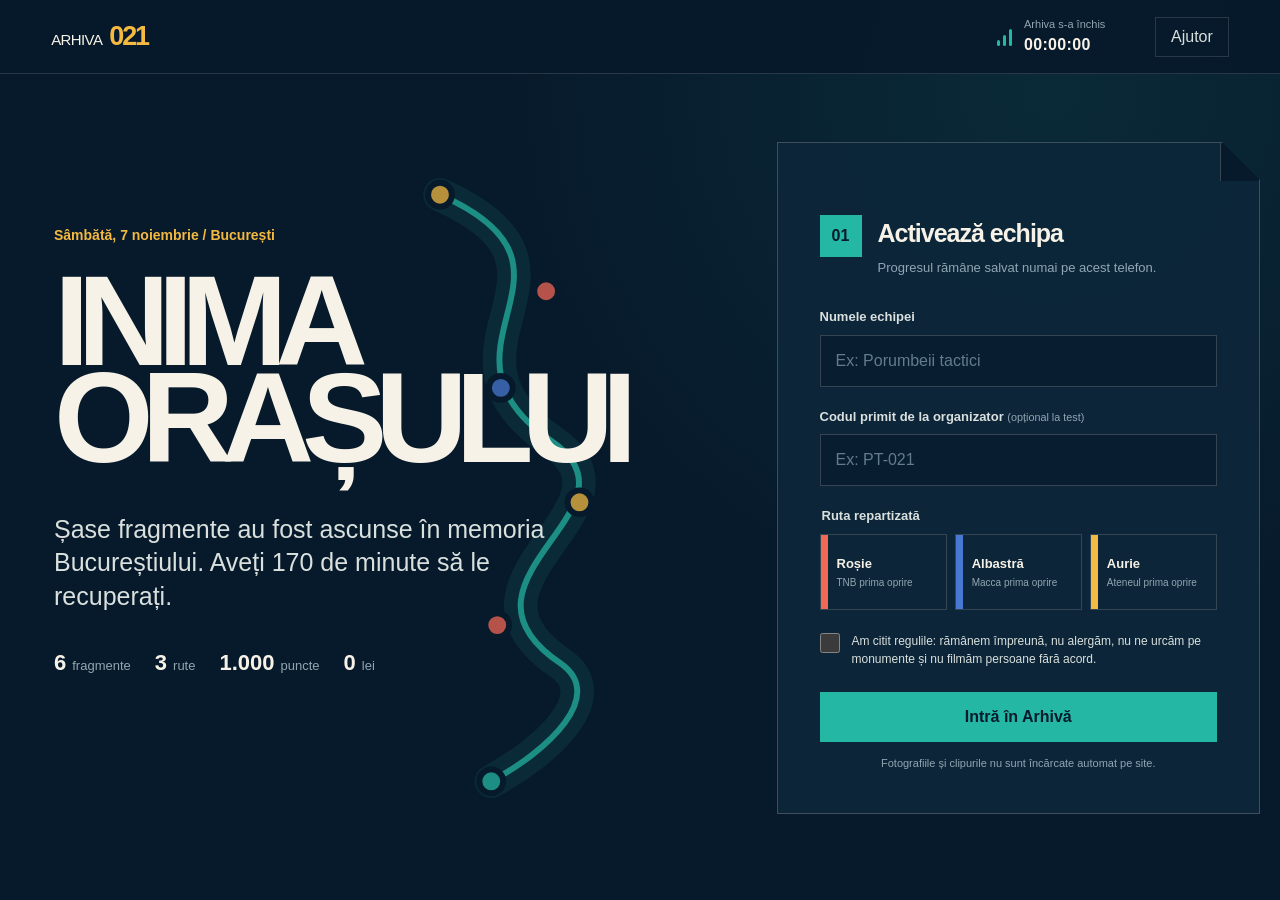
==== arhiva021/index.html @ 5a99c642 "Trigger ARHIVA 021 site publish" ====
<!doctype html>
<html lang="ro">
<head>
  <meta charset="utf-8">
  <meta name="viewport" content="width=device-width, initial-scale=1, viewport-fit=cover">
  <meta name="theme-color" content="#071a2b">
  <meta name="description" content="ARHIVA 021 - jocul urban OSCeB din București">
  <meta name="robots" content="noindex,nofollow">
  <title>ARHIVA 021 | OSCeB</title>
  <link rel="manifest" href="manifest.webmanifest">
  <link rel="icon" href="icon.svg" type="image/svg+xml">
  <link rel="stylesheet" href="game.css?v=20261105-1">
</head>
<body data-build="2026-11-05-2">
  <div class="city-grid" aria-hidden="true"></div>

  <header class="game-header">
    <a class="wordmark" href="./" aria-label="ARHIVA 021 - început">
      <span>ARHIVA</span><strong>021</strong>
    </a>
    <div class="header-status">
      <div class="signal" aria-hidden="true"><span></span><span></span><span></span></div>
      <div>
        <span class="header-status__label" id="timer-label">Până la închidere</span>
        <strong class="header-status__time" id="timer">--:--:--</strong>
      </div>
    </div>
    <button class="header-help" id="help-button" type="button">Ajutor</button>
  </header>

  <div class="test-ribbon" id="test-ribbon" hidden>
    Mod de test activ. Timerul și ferestrele live sunt deblocate.
  </div>

  <main>
    <section class="landing" id="landing-screen">
      <div class="landing-copy">
        <div class="landing-route" aria-hidden="true">
          <svg viewBox="0 0 250 520" role="img" aria-label="Traseu cu șase checkpoint-uri">
            <path class="landing-route__shadow" d="M73 14 C215 77 52 142 167 221 C250 278 70 337 174 407 C213 434 164 480 116 506" />
            <path class="landing-route__line" d="M73 14 C215 77 52 142 167 221 C250 278 70 337 174 407 C213 434 164 480 116 506" />
            <g class="landing-route__nodes">
              <circle cx="73" cy="14" r="10" />
              <circle cx="162" cy="95" r="10" />
              <circle cx="124" cy="176" r="10" />
              <circle cx="190" cy="272" r="10" />
              <circle cx="121" cy="375" r="10" />
              <circle cx="116" cy="506" r="10" />
            </g>
          </svg>
        </div>

        <p class="date-line">Sâmbătă, 7 noiembrie / București</p>
        <h1>Inima<br>orașului</h1>
        <p class="landing-lead">
          Șase fragmente au fost ascunse în memoria Bucureștiului. Aveți 170 de minute să le recuperați.
        </p>
        <div class="landing-facts" aria-label="Detalii joc">
          <span><strong>6</strong> fragmente</span>
          <span><strong>3</strong> rute</span>
          <span><strong>1.000</strong> puncte</span>
          <span><strong>0</strong> lei</span>
        </div>
      </div>

      <div class="entry-panel">
        <div id="resume-panel" class="resume-panel" hidden>
          <p>Acest telefon are deja o misiune activă.</p>
          <strong id="resume-team">Echipa</strong>
          <div class="button-row">
            <button class="button button--signal" id="resume-button" type="button">Continuă jocul</button>
            <button class="button button--quiet" id="new-game-button" type="button">Joc nou</button>
          </div>
        </div>

        <form id="team-form" class="team-form">
          <div class="form-heading">
            <span class="step-index">01</span>
            <div>
              <h2>Activează echipa</h2>
              <p>Progresul rămâne salvat numai pe acest telefon.</p>
            </div>
          </div>

          <label class="field">
            <span>Numele echipei</span>
            <input id="team-name" name="teamName" type="text" maxlength="28" autocomplete="off" placeholder="Ex: Porumbeii tactici" required>
          </label>

          <label class="field">
            <span>Codul primit de la organizator <small>(opțional la test)</small></span>
            <input id="team-code" name="teamCode" type="text" maxlength="14" autocomplete="off" placeholder="Ex: PT-021">
          </label>

          <fieldset class="route-picker">
            <legend>Ruta repartizată</legend>
            <label class="route-option route-option--red">
              <input type="radio" name="route" value="red" required>
              <span class="route-option__swatch"></span>
              <span><strong>Roșie</strong><small>TNB prima oprire</small></span>
            </label>
            <label class="route-option route-option--blue">
              <input type="radio" name="route" value="blue" required>
              <span class="route-option__swatch"></span>
              <span><strong>Albastră</strong><small>Macca prima oprire</small></span>
            </label>
            <label class="route-option route-option--gold">
              <input type="radio" name="route" value="gold" required>
              <span class="route-option__swatch"></span>
              <span><strong>Aurie</strong><small>Ateneul prima oprire</small></span>
            </label>
          </fieldset>

          <label class="rules-check">
            <input id="rules-accepted" type="checkbox" required>
            <span>Am citit regulile: rămânem împreună, nu alergăm, nu ne urcăm pe monumente și nu filmăm persoane fără acord.</span>
          </label>

          <button class="button button--signal button--wide" type="submit">Intră în Arhivă</button>
          <p class="privacy-note">Fotografiile și clipurile nu sunt încărcate automat pe site.</p>
        </form>
      </div>
    </section>

    <section class="game-shell" id="game-screen" hidden>
      <aside class="route-rail" aria-label="Progresul traseului">
        <div class="rail-team">
          <span>Echipă activă</span>
          <strong id="rail-team-name">-</strong>
          <small id="rail-team-code">-</small>
        </div>
        <ol class="rail-stops" id="route-stops"></ol>
      </aside>

      <section class="mission-column">
        <div class="mobile-team-strip" id="mobile-team-strip"></div>

        <nav class="game-tabs" aria-label="Secțiunile jocului">
          <button class="game-tab is-active" type="button" data-tab="mission">Misiune</button>
          <button class="game-tab" type="button" data-tab="bonus">Bonus <span id="bonus-badge" hidden></span></button>
          <button class="game-tab" type="button" data-tab="team">Echipă</button>
        </nav>

        <div class="tab-panel" id="tab-mission"></div>
        <div class="tab-panel" id="tab-bonus" hidden></div>
        <div class="tab-panel" id="tab-team" hidden></div>
      </section>

      <aside class="status-rail">
        <div class="score-block">
          <span>Scor provizoriu</span>
          <strong id="score-value">0</strong>
          <small>din 1.000</small>
        </div>
        <div class="status-stat"><span>Jokere rămase</span><strong id="jokers-value">2</strong></div>
        <div class="status-stat"><span>Indicii folosite</span><strong id="hints-value">0</strong></div>
        <div class="fragment-stack">
          <span>Mesaj recuperat</span>
          <ol id="fragment-list"></ol>
        </div>
        <p class="provisional-note">Punctajul devine oficial după validarea dovezilor de către organizatori.</p>
      </aside>
    </section>
  </main>

  <div class="toast" id="toast" role="status" aria-live="polite"></div>

  <dialog class="signal-dialog" id="fragment-dialog">
    <button class="dialog-close" type="button" data-close-dialog aria-label="Închide">×</button>
    <div class="fragment-reveal">
      <span id="fragment-number">Fragment 1</span>
      <strong id="fragment-word">UNDE</strong>
      <p id="fragment-next">Următorul checkpoint a fost deblocat.</p>
      <button class="button button--signal" type="button" data-close-dialog>Continuă</button>
    </div>
  </dialog>

  <dialog class="signal-dialog help-dialog" id="help-dialog">
    <button class="dialog-close" type="button" data-close-dialog aria-label="Închide">×</button>
    <h2>Ai nevoie de ajutor?</h2>
    <p>Opriți jocul și rămâneți împreună. Numărul coordonatorului va fi comunicat la briefing și va apărea aici înainte de eveniment.</p>
    <a class="button button--signal" id="organizer-phone" href="#" aria-disabled="true">Număr în curs de confirmare</a>
  </dialog>

  <noscript>ARHIVA 021 are nevoie de JavaScript pentru a valida misiunile și a salva progresul.</noscript>
  <script src="game.js?v=20261105-1" defer></script>
</body>
</html>
---- arhiva021/game.css ----
:root {
  color-scheme: dark;
  --ink: #071a2b;
  --ink-2: #0d263a;
  --ink-3: #15344b;
  --paper: #f7f2e7;
  --paper-soft: #d9e0dd;
  --muted: #91a6b2;
  --signal: #24b7a4;
  --signal-rgb: 36, 183, 164;
  --coral: #f26855;
  --gold: #f4b941;
  --blue: #4878d0;
  --danger: #ff6d60;
  --route: var(--signal);
  --route-rgb: var(--signal-rgb);
  --line: rgba(247, 242, 231, 0.14);
  --header-height: 74px;
  --safe-bottom: env(safe-area-inset-bottom, 0px);
  --font: Inter, ui-sans-serif, -apple-system, BlinkMacSystemFont, "Segoe UI", sans-serif;
  --display: "Arial Black", Impact, var(--font);
}

* {
  box-sizing: border-box;
}

html {
  min-width: 320px;
  min-height: 100%;
  background: var(--ink);
  scroll-behavior: smooth;
}

body {
  min-width: 320px;
  min-height: 100vh;
  margin: 0;
  overflow-x: hidden;
  background:
    radial-gradient(circle at 82% 10%, rgba(36, 183, 164, 0.1), transparent 34rem),
    var(--ink);
  color: var(--paper);
  font-family: var(--font);
  font-size: 16px;
  line-height: 1.5;
}

button,
input {
  font: inherit;
}

button,
label,
input[type="checkbox"],
input[type="radio"] {
  -webkit-tap-highlight-color: transparent;
}

button {
  color: inherit;
}

a {
  color: inherit;
}

[hidden] {
  display: none !important;
}

.city-grid {
  position: fixed;
  inset: 0;
  z-index: -1;
  pointer-events: none;
  opacity: 0.42;
  background-image:
    linear-gradient(31deg, transparent 49.55%, rgba(247, 242, 231, 0.045) 49.8%, rgba(247, 242, 231, 0.045) 50.2%, transparent 50.45%),
    linear-gradient(91deg, transparent 49.7%, rgba(247, 242, 231, 0.035) 49.9%, rgba(247, 242, 231, 0.035) 50.1%, transparent 50.3%);
  background-size: 190px 190px, 118px 118px;
}

.game-header {
  position: sticky;
  top: 0;
  z-index: 40;
  display: grid;
  grid-template-columns: 1fr auto auto;
  align-items: center;
  min-height: var(--header-height);
  padding: 10px clamp(18px, 4vw, 54px);
  border-bottom: 1px solid var(--line);
  background: rgba(7, 26, 43, 0.92);
  backdrop-filter: blur(18px);
}

.wordmark {
  display: inline-flex;
  align-items: baseline;
  gap: 7px;
  width: max-content;
  color: var(--paper);
  text-decoration: none;
  font-family: var(--display);
  font-size: 15px;
  letter-spacing: -0.04em;
}

.wordmark strong {
  color: var(--gold);
  font-size: 27px;
  letter-spacing: -0.08em;
}

.header-status {
  display: flex;
  align-items: center;
  gap: 12px;
  min-width: 158px;
  padding-right: 22px;
}

.signal {
  display: flex;
  align-items: end;
  gap: 3px;
  height: 18px;
}

.signal span {
  width: 3px;
  border-radius: 2px;
  background: var(--signal);
}

.signal span:nth-child(1) { height: 6px; }
.signal span:nth-child(2) { height: 11px; }
.signal span:nth-child(3) { height: 17px; }

.header-status__label,
.header-status__time {
  display: block;
}

.header-status__label {
  color: var(--muted);
  font-size: 11px;
}

.header-status__time {
  font-variant-numeric: tabular-nums;
  font-size: 16px;
  letter-spacing: 0.02em;
}

.header-help {
  min-height: 40px;
  padding: 0 15px;
  border: 1px solid var(--line);
  background: transparent;
  color: var(--paper-soft);
  cursor: pointer;
}

.header-help:hover,
.header-help:focus-visible {
  border-color: var(--signal);
  color: var(--paper);
}

.test-ribbon {
  position: relative;
  z-index: 35;
  padding: 7px 16px;
  background: var(--gold);
  color: var(--ink);
  text-align: center;
  font-size: 13px;
  font-weight: 750;
}

main {
  width: 100%;
}

.landing {
  display: grid;
  grid-template-columns: minmax(0, 1.15fr) minmax(380px, 0.85fr);
  gap: clamp(42px, 8vw, 120px);
  align-items: center;
  width: min(1260px, calc(100% - 40px));
  min-height: calc(100vh - var(--header-height));
  margin: 0 auto;
  padding: 54px 0 72px;
}

.landing-copy {
  position: relative;
  min-height: 610px;
  padding: 52px 0 0 clamp(0px, 3vw, 34px);
}

.date-line {
  position: relative;
  z-index: 2;
  margin: 0 0 26px;
  color: var(--gold);
  font-size: 14px;
  font-weight: 760;
}

.landing h1 {
  position: relative;
  z-index: 2;
  max-width: 720px;
  margin: 0;
  color: var(--paper);
  font-family: var(--display);
  font-size: clamp(72px, 10vw, 154px);
  line-height: 0.76;
  letter-spacing: -0.095em;
  text-transform: uppercase;
}

.landing-lead {
  position: relative;
  z-index: 2;
  max-width: 560px;
  margin: 46px 0 32px;
  color: var(--paper-soft);
  font-size: clamp(18px, 2vw, 25px);
  line-height: 1.35;
}

.landing-facts {
  position: relative;
  z-index: 2;
  display: flex;
  flex-wrap: wrap;
  gap: 12px 24px;
  max-width: 580px;
  color: var(--muted);
  font-size: 13px;
}

.landing-facts span {
  display: inline-flex;
  align-items: baseline;
  gap: 6px;
}

.landing-facts strong {
  color: var(--paper);
  font-family: var(--display);
  font-size: 22px;
}

.landing-route {
  position: absolute;
  top: 5px;
  right: -8px;
  width: min(39vw, 360px);
  height: 620px;
  opacity: 0.74;
}

.landing-route svg {
  width: 100%;
  height: 100%;
  overflow: visible;
}

.landing-route__shadow,
.landing-route__line {
  fill: none;
  stroke-linecap: round;
  stroke-linejoin: round;
}

.landing-route__shadow {
  stroke: rgba(36, 183, 164, 0.14);
  stroke-width: 28;
}

.landing-route__line {
  stroke: var(--signal);
  stroke-width: 5;
  stroke-dasharray: 850;
  stroke-dashoffset: 850;
  animation: trace-route 1.4s cubic-bezier(0.15, 0.7, 0.25, 1) 0.15s forwards;
}

.landing-route__nodes circle {
  fill: var(--gold);
  stroke: var(--ink);
  stroke-width: 5;
  opacity: 0;
  animation: node-arrive 0.3s ease forwards;
}

.landing-route__nodes circle:nth-child(1) { animation-delay: 0.25s; }
.landing-route__nodes circle:nth-child(2) { animation-delay: 0.52s; fill: var(--coral); }
.landing-route__nodes circle:nth-child(3) { animation-delay: 0.78s; fill: var(--blue); }
.landing-route__nodes circle:nth-child(4) { animation-delay: 1s; }
.landing-route__nodes circle:nth-child(5) { animation-delay: 1.18s; fill: var(--coral); }
.landing-route__nodes circle:nth-child(6) { animation-delay: 1.4s; fill: var(--signal); }

@keyframes trace-route {
  to { stroke-dashoffset: 0; }
}

@keyframes node-arrive {
  from { opacity: 0; transform: scale(0.4); transform-origin: center; }
  to { opacity: 1; transform: scale(1); transform-origin: center; }
}

.entry-panel {
  position: relative;
  padding: clamp(24px, 4vw, 42px);
  border: 1px solid rgba(247, 242, 231, 0.2);
  background: rgba(13, 38, 58, 0.9);
  box-shadow: 0 30px 80px rgba(0, 0, 0, 0.28);
  clip-path: polygon(0 0, calc(100% - 38px) 0, 100% 38px, 100% 100%, 0 100%);
}

.entry-panel::before {
  content: "";
  position: absolute;
  top: 0;
  right: 0;
  width: 38px;
  height: 38px;
  border-left: 1px solid rgba(247, 242, 231, 0.2);
  background: var(--ink);
}

.form-heading {
  display: grid;
  grid-template-columns: 42px 1fr;
  gap: 16px;
  align-items: start;
  margin-bottom: 30px;
}

.step-index {
  display: grid;
  place-items: center;
  width: 42px;
  height: 42px;
  background: var(--signal);
  color: var(--ink);
  font-weight: 850;
}

.form-heading h2,
.help-dialog h2 {
  margin: 0 0 5px;
  font-family: var(--display);
  font-size: 25px;
  letter-spacing: -0.04em;
}

.form-heading p,
.resume-panel p,
.privacy-note,
.help-dialog p {
  margin: 0;
  color: var(--muted);
  font-size: 13px;
}

.field {
  display: block;
  margin-bottom: 20px;
}

.field > span,
.route-picker legend {
  display: block;
  margin-bottom: 8px;
  color: var(--paper-soft);
  font-size: 13px;
  font-weight: 700;
}

.field small {
  color: var(--muted);
  font-weight: 500;
}

.field input {
  width: 100%;
  min-height: 52px;
  padding: 0 15px;
  border: 1px solid rgba(247, 242, 231, 0.18);
  border-radius: 0;
  outline: 0;
  background: rgba(7, 26, 43, 0.7);
  color: var(--paper);
}

.field input::placeholder {
  color: #637c8a;
}

.field input:focus {
  border-color: var(--signal);
  box-shadow: 0 0 0 3px rgba(36, 183, 164, 0.15);
}

.route-picker {
  display: grid;
  grid-template-columns: repeat(3, 1fr);
  gap: 8px;
  margin: 0 0 22px;
  padding: 0;
  border: 0;
}

.route-picker legend {
  grid-column: 1 / -1;
}

.route-option {
  position: relative;
  display: grid;
  grid-template-columns: 7px 1fr;
  min-height: 76px;
  border: 1px solid rgba(247, 242, 231, 0.16);
  cursor: pointer;
}

.route-option input {
  position: absolute;
  width: 1px;
  height: 1px;
  opacity: 0;
}

.route-option__swatch {
  background: var(--route-choice);
}

.route-option > span:last-child {
  display: flex;
  flex-direction: column;
  justify-content: center;
  padding: 10px 9px;
}

.route-option strong,
.route-option small {
  display: block;
}

.route-option strong {
  font-size: 13px;
}

.route-option small {
  margin-top: 3px;
  color: var(--muted);
  font-size: 10px;
  line-height: 1.25;
}

.route-option--red { --route-choice: var(--coral); }
.route-option--blue { --route-choice: var(--blue); }
.route-option--gold { --route-choice: var(--gold); }

.route-option:has(input:checked) {
  border-color: var(--route-choice);
  background: color-mix(in srgb, var(--route-choice) 12%, transparent);
}

.route-option:focus-within {
  outline: 2px solid var(--route-choice);
  outline-offset: 2px;
}

.rules-check {
  display: grid;
  grid-template-columns: 20px 1fr;
  gap: 12px;
  align-items: start;
  margin: 8px 0 24px;
  color: var(--paper-soft);
  font-size: 12px;
  cursor: pointer;
}

.rules-check input {
  width: 20px;
  height: 20px;
  margin: 1px 0 0;
  accent-color: var(--signal);
}

.button-row {
  display: flex;
  flex-wrap: wrap;
  gap: 10px;
  margin-top: 20px;
}

.button {
  display: inline-flex;
  align-items: center;
  justify-content: center;
  min-height: 50px;
  padding: 0 20px;
  border: 1px solid var(--line);
  border-radius: 0;
  background: transparent;
  color: var(--paper);
  font-weight: 780;
  text-decoration: none;
  cursor: pointer;
  transition: transform 150ms ease, background 150ms ease, border-color 150ms ease;
}

.button:hover {
  transform: translateY(-1px);
}

.button:active {
  transform: translateY(0);
}

.button:focus-visible,
.game-tab:focus-visible,
.header-help:focus-visible,
.rail-stop button:focus-visible,
.small-button:focus-visible {
  outline: 3px solid rgba(var(--route-rgb), 0.35);
  outline-offset: 3px;
}

.button:disabled,
.small-button:disabled {
  opacity: 0.45;
  cursor: not-allowed;
  transform: none;
}

.button--signal {
  border-color: var(--signal);
  background: var(--signal);
  color: var(--ink);
}

.button--signal:hover {
  background: #39cab6;
}

.button--quiet {
  color: var(--paper-soft);
}

.button--wide {
  width: 100%;
}

.privacy-note {
  margin-top: 13px;
  text-align: center;
  font-size: 11px;
}

.resume-panel {
  padding-bottom: 30px;
  border-bottom: 1px solid var(--line);
}

.resume-panel strong {
  display: block;
  margin-top: 8px;
  font-family: var(--display);
  font-size: 27px;
}

.resume-panel + .team-form {
  margin-top: 30px;
}

body[data-route="red"] {
  --route: var(--coral);
  --route-rgb: 242, 104, 85;
}

body[data-route="blue"] {
  --route: var(--blue);
  --route-rgb: 72, 120, 208;
}

body[data-route="gold"] {
  --route: var(--gold);
  --route-rgb: 244, 185, 65;
}

.game-shell {
  display: grid;
  grid-template-columns: 230px minmax(0, 760px) 260px;
  justify-content: center;
  gap: clamp(20px, 3vw, 46px);
  width: min(1380px, calc(100% - 36px));
  min-height: calc(100vh - var(--header-height));
  margin: 0 auto;
  padding: 34px 0 90px;
}

.route-rail,
.status-rail {
  position: sticky;
  top: calc(var(--header-height) + 26px);
  align-self: start;
  max-height: calc(100vh - var(--header-height) - 44px);
}

.rail-team {
  padding: 0 0 24px;
  border-bottom: 1px solid var(--line);
}

.rail-team span,
.rail-team strong,
.rail-team small {
  display: block;
}

.rail-team span,
.score-block span,
.fragment-stack > span {
  color: var(--muted);
  font-size: 11px;
}

.rail-team strong {
  margin: 4px 0;
  font-size: 17px;
}

.rail-team small {
  color: var(--route);
  font-weight: 750;
}

.rail-stops {
  position: relative;
  margin: 28px 0 0;
  padding: 0;
  list-style: none;
}

.rail-stops::before {
  content: "";
  position: absolute;
  top: 12px;
  bottom: 24px;
  left: 13px;
  width: 2px;
  background: var(--line);
}

.rail-stop {
  position: relative;
  margin: 0 0 23px;
}

.rail-stop button {
  display: grid;
  grid-template-columns: 28px 1fr;
  gap: 11px;
  width: 100%;
  padding: 0;
  border: 0;
  background: transparent;
  color: var(--muted);
  text-align: left;
  cursor: default;
}

.rail-stop.is-complete button,
.rail-stop.is-current button {
  color: var(--paper);
}

.rail-stop.is-complete button {
  cursor: pointer;
}

.rail-stop__dot {
  position: relative;
  z-index: 1;
  display: grid;
  place-items: center;
  width: 28px;
  height: 28px;
  border: 2px solid var(--ink);
  background: var(--ink-3);
  box-shadow: 0 0 0 1px var(--line);
  color: var(--muted);
  font-size: 9px;
  font-weight: 800;
}

.rail-stop.is-complete .rail-stop__dot {
  background: var(--signal);
  color: var(--ink);
}

.rail-stop.is-current .rail-stop__dot {
  background: var(--route);
  color: var(--ink);
  box-shadow: 0 0 0 5px rgba(var(--route-rgb), 0.14);
}

.rail-stop__copy strong,
.rail-stop__copy small {
  display: block;
}

.rail-stop__copy strong {
  margin-top: 1px;
  font-size: 12px;
}

.rail-stop__copy small {
  margin-top: 1px;
  color: var(--muted);
  font-size: 9px;
}

.mission-column {
  min-width: 0;
}

.game-tabs {
  display: flex;
  gap: 0;
  margin-bottom: 22px;
  border-bottom: 1px solid var(--line);
}

.game-tab {
  position: relative;
  min-height: 45px;
  padding: 0 20px;
  border: 0;
  background: transparent;
  color: var(--muted);
  font-weight: 760;
  cursor: pointer;
}

.game-tab.is-active {
  color: var(--paper);
}

.game-tab.is-active::after {
  content: "";
  position: absolute;
  right: 0;
  bottom: -1px;
  left: 0;
  height: 3px;
  background: var(--route);
}

#bonus-badge {
  display: inline-grid;
  place-items: center;
  min-width: 19px;
  height: 19px;
  margin-left: 5px;
  padding: 0 5px;
  border-radius: 10px;
  background: var(--coral);
  color: white;
  font-size: 10px;
}

.mobile-team-strip {
  display: none;
}

.mission-card,
.locked-panel,
.final-vault,
.completion-screen {
  position: relative;
  overflow: hidden;
  border: 1px solid rgba(247, 242, 231, 0.18);
  background: rgba(13, 38, 58, 0.92);
  box-shadow: 0 35px 95px rgba(0, 0, 0, 0.22);
  clip-path: polygon(0 0, calc(100% - 32px) 0, 100% 32px, 100% 100%, 0 100%);
}

.mission-card::before,
.final-vault::before {
  content: "";
  position: absolute;
  top: 0;
  left: 0;
  width: 6px;
  height: 100%;
  background: var(--route);
}

.mission-head {
  display: grid;
  grid-template-columns: 100px 1fr auto;
  gap: 20px;
  align-items: center;
  padding: clamp(24px, 4vw, 42px);
  border-bottom: 1px solid var(--line);
}

.mission-code {
  color: var(--route);
  font-family: var(--display);
  font-size: clamp(44px, 8vw, 76px);
  line-height: 0.9;
  letter-spacing: -0.08em;
}

.mission-title h1 {
  margin: 0 0 7px;
  font-family: var(--display);
  font-size: clamp(27px, 4vw, 43px);
  line-height: 1;
  letter-spacing: -0.055em;
}

.mission-location {
  display: flex;
  gap: 7px;
  align-items: center;
  margin: 0;
  color: var(--muted);
  font-size: 12px;
}

.mission-location::before {
  content: "";
  width: 7px;
  height: 7px;
  background: var(--route);
  transform: rotate(45deg);
}

.points-flag {
  padding: 8px 10px;
  border: 1px solid rgba(var(--route-rgb), 0.55);
  color: var(--route);
  font-size: 12px;
  font-weight: 800;
  white-space: nowrap;
}

.mission-body {
  padding: clamp(26px, 4vw, 44px);
}

.mission-prompt {
  max-width: 660px;
  margin: 0 0 28px;
  color: var(--paper);
  font-size: clamp(19px, 2.5vw, 27px);
  line-height: 1.35;
}

.proof-brief {
  display: grid;
  grid-template-columns: 92px 1fr;
  gap: 18px;
  margin: 0 0 30px;
  padding: 18px 0;
  border-top: 1px solid var(--line);
  border-bottom: 1px solid var(--line);
}

.proof-brief strong {
  color: var(--gold);
  font-size: 12px;
}

.proof-brief p {
  margin: 0;
  color: var(--paper-soft);
  font-size: 14px;
}

.proof-check {
  display: grid;
  grid-template-columns: 22px 1fr;
  gap: 11px;
  align-items: start;
  margin: 0 0 21px;
  color: var(--paper-soft);
  font-size: 13px;
  cursor: pointer;
}

.proof-check input {
  width: 22px;
  height: 22px;
  margin: 0;
  accent-color: var(--route);
}

.answer-row {
  display: grid;
  grid-template-columns: 1fr auto;
  gap: 10px;
}

.answer-row input {
  min-width: 0;
  min-height: 54px;
  padding: 0 16px;
  border: 1px solid rgba(247, 242, 231, 0.22);
  border-radius: 0;
  outline: 0;
  background: var(--ink);
  color: var(--paper);
  font-size: 17px;
  text-transform: uppercase;
}

.answer-row input:focus {
  border-color: var(--route);
  box-shadow: 0 0 0 3px rgba(var(--route-rgb), 0.14);
}

.answer-row .button {
  min-height: 54px;
  border-color: var(--route);
  background: var(--route);
  color: var(--ink);
}

.inline-error {
  min-height: 22px;
  margin: 9px 0 0;
  color: #ff9b90;
  font-size: 12px;
}

.hint-box {
  margin: 0 0 24px;
  padding: 14px 16px;
  border-left: 4px solid var(--gold);
  background: rgba(244, 185, 65, 0.08);
  color: var(--paper-soft);
  font-size: 13px;
}

.hint-box strong {
  color: var(--gold);
}

.hint-box--success {
  border-left-color: var(--signal);
  background: rgba(36, 183, 164, 0.08);
}

.hint-box--success strong {
  color: var(--signal);
}

.mission-actions {
  display: flex;
  flex-wrap: wrap;
  gap: 10px;
  align-items: center;
  margin-top: 18px;
}

.small-button {
  min-height: 42px;
  padding: 0 14px;
  border: 1px solid var(--line);
  background: transparent;
  color: var(--paper-soft);
  font-size: 12px;
  font-weight: 720;
  cursor: pointer;
}

.small-button:hover {
  border-color: var(--route);
  color: var(--paper);
}

.small-button--hint {
  border-color: rgba(244, 185, 65, 0.42);
  color: var(--gold);
}

.evidence-tools {
  width: 100%;
  margin-top: 8px;
  padding: 14px;
  border-left: 3px solid var(--signal);
  background: rgba(36, 183, 164, 0.07);
}

.evidence-tools summary {
  cursor: pointer;
  color: var(--paper-soft);
  font-size: 12px;
  font-weight: 720;
}

.evidence-tools__inner {
  display: grid;
  grid-template-columns: 1fr auto;
  gap: 8px;
  align-items: center;
  margin-top: 13px;
}

.file-input {
  min-width: 0;
  color: var(--muted);
  font-size: 11px;
}

.file-input::file-selector-button {
  min-height: 38px;
  margin-right: 9px;
  padding: 0 12px;
  border: 1px solid var(--line);
  background: var(--ink);
  color: var(--paper);
  cursor: pointer;
}

.locked-panel,
.final-vault,
.completion-screen {
  min-height: 500px;
  padding: clamp(30px, 6vw, 70px);
}

.locked-panel {
  display: grid;
  align-content: center;
  text-align: center;
}

.locked-panel__icon {
  width: 84px;
  height: 84px;
  margin: 0 auto 25px;
  border: 1px solid var(--route);
  border-radius: 50%;
  box-shadow: 0 0 0 12px rgba(var(--route-rgb), 0.08);
}

.locked-panel__icon::before {
  content: "";
  display: block;
  width: 26px;
  height: 18px;
  margin: 31px auto 0;
  border: 4px solid var(--route);
  border-top: 0;
}

.locked-panel h1,
.final-vault h1,
.completion-screen h1 {
  margin: 0 0 13px;
  font-family: var(--display);
  font-size: clamp(32px, 5vw, 54px);
  letter-spacing: -0.055em;
}

.locked-panel p,
.final-vault > p,
.completion-screen > p {
  max-width: 590px;
  margin: 0 auto;
  color: var(--muted);
}

.final-verse {
  margin: 34px 0;
  padding: 24px;
  border-left: 5px solid var(--gold);
  background: rgba(244, 185, 65, 0.08);
  color: var(--paper);
  font-size: clamp(19px, 3vw, 29px);
  line-height: 1.35;
}

.status-rail {
  padding-left: 22px;
  border-left: 1px solid var(--line);
}

.score-block {
  padding-bottom: 24px;
  border-bottom: 1px solid var(--line);
}

.score-block strong,
.score-block small {
  display: block;
}

.score-block strong {
  color: var(--route);
  font-family: var(--display);
  font-size: 62px;
  line-height: 1;
  letter-spacing: -0.07em;
}

.score-block small {
  color: var(--muted);
  font-size: 11px;
}

.status-stat {
  display: flex;
  justify-content: space-between;
  gap: 15px;
  padding: 16px 0;
  border-bottom: 1px solid var(--line);
  color: var(--muted);
  font-size: 12px;
}

.status-stat strong {
  color: var(--paper);
  font-size: 17px;
}

.fragment-stack {
  padding-top: 22px;
}

.fragment-stack ol {
  display: grid;
  gap: 7px;
  margin: 12px 0 0;
  padding: 0;
  list-style: none;
}

.fragment-stack li {
  display: grid;
  grid-template-columns: 24px 1fr;
  gap: 9px;
  align-items: center;
  min-height: 34px;
  color: var(--muted);
  font-size: 11px;
}

.fragment-stack li::before {
  content: attr(data-number);
  display: grid;
  place-items: center;
  width: 24px;
  height: 24px;
  background: var(--ink-3);
  color: #587083;
  font-size: 9px;
  font-weight: 800;
}

.fragment-stack li.is-found {
  color: var(--paper);
}

.fragment-stack li.is-found::before {
  background: var(--signal);
  color: var(--ink);
}

.provisional-note {
  margin-top: 22px;
  color: #6f8794;
  font-size: 10px;
}

.bonus-intro,
.team-intro {
  display: flex;
  justify-content: space-between;
  gap: 20px;
  align-items: end;
  margin-bottom: 24px;
}

.bonus-intro h1,
.team-intro h1 {
  margin: 0 0 6px;
  font-family: var(--display);
  font-size: clamp(30px, 5vw, 48px);
  letter-spacing: -0.055em;
}

.bonus-intro p,
.team-intro p {
  max-width: 520px;
  margin: 0;
  color: var(--muted);
}

.joker-counter {
  flex: 0 0 auto;
  min-width: 100px;
  padding: 12px;
  border: 1px solid rgba(244, 185, 65, 0.4);
  color: var(--gold);
  text-align: center;
  font-size: 12px;
  font-weight: 800;
}

.flash-section {
  margin-bottom: 36px;
}

.section-heading {
  display: flex;
  justify-content: space-between;
  align-items: center;
  margin: 0 0 13px;
  padding-bottom: 9px;
  border-bottom: 1px solid var(--line);
}

.section-heading h2 {
  margin: 0;
  font-size: 17px;
}

.section-heading span {
  color: var(--muted);
  font-size: 11px;
}

.flash-grid {
  display: grid;
  grid-template-columns: repeat(2, 1fr);
  gap: 12px;
}

.flash-card {
  position: relative;
  min-height: 185px;
  padding: 20px;
  border: 1px solid rgba(247, 242, 231, 0.16);
  background: rgba(13, 38, 58, 0.84);
}

.flash-card::before {
  content: "";
  position: absolute;
  top: 0;
  right: 0;
  left: 0;
  height: 4px;
  background: var(--flash-color, var(--signal));
}

.flash-card.is-locked {
  opacity: 0.58;
}

.flash-card.is-complete {
  border-color: var(--signal);
}

.flash-time {
  display: flex;
  justify-content: space-between;
  color: var(--flash-color, var(--signal));
  font-family: var(--display);
  font-size: 28px;
}

.flash-time small {
  align-self: center;
  font-family: var(--font);
  font-size: 10px;
}

.flash-card h3 {
  margin: 19px 0 7px;
  font-size: 16px;
}

.flash-card p {
  margin: 0 0 16px;
  color: var(--muted);
  font-size: 12px;
}

.side-list {
  display: grid;
  gap: 10px;
}

.side-quest {
  position: relative;
  display: grid;
  grid-template-columns: 66px minmax(0, 1fr) auto;
  gap: 18px;
  align-items: start;
  min-height: 132px;
  padding: 20px;
  border: 1px solid rgba(247, 242, 231, 0.14);
  background: rgba(13, 38, 58, 0.72);
}

.side-quest.is-complete {
  border-color: rgba(36, 183, 164, 0.75);
  background: rgba(36, 183, 164, 0.07);
}

.side-quest__code {
  color: var(--route);
  font-family: var(--display);
  font-size: 27px;
}

.side-quest h3 {
  margin: 2px 0 8px;
  font-size: 17px;
}

.side-quest p {
  margin: 0;
  color: var(--muted);
  font-size: 12px;
}

.side-quest__meta {
  display: flex;
  flex-direction: column;
  align-items: end;
  gap: 8px;
  min-width: 112px;
}

.score-chip {
  color: var(--route);
  font-size: 12px;
  font-weight: 800;
}

.score-chip.is-joker {
  color: var(--gold);
}

.side-actions {
  grid-column: 2 / -1;
  display: flex;
  flex-wrap: wrap;
  gap: 8px;
  align-items: center;
}

.side-proof {
  display: inline-flex;
  align-items: center;
  gap: 7px;
  color: var(--paper-soft);
  font-size: 11px;
}

.side-proof input {
  width: 18px;
  height: 18px;
  accent-color: var(--signal);
}

.joker-button.is-active {
  border-color: var(--gold);
  background: rgba(244, 185, 65, 0.13);
  color: var(--gold);
}

.team-grid {
  display: grid;
  grid-template-columns: repeat(2, 1fr);
  gap: 12px;
}

.team-card {
  min-height: 145px;
  padding: 20px;
  border-top: 4px solid var(--route);
  background: rgba(13, 38, 58, 0.76);
}

.team-card span,
.team-card strong,
.team-card small {
  display: block;
}

.team-card span {
  color: var(--muted);
  font-size: 11px;
}

.team-card strong {
  margin: 8px 0 4px;
  font-size: 22px;
}

.team-card small {
  color: var(--paper-soft);
}

.team-actions {
  display: flex;
  flex-wrap: wrap;
  gap: 10px;
  margin-top: 22px;
}

.danger-button {
  border-color: rgba(242, 104, 85, 0.45);
  color: #ff9588;
}

.summary-grid {
  display: grid;
  grid-template-columns: repeat(3, 1fr);
  gap: 10px;
  margin: 34px 0;
}

.summary-stat {
  padding: 18px;
  border-top: 3px solid var(--signal);
  background: rgba(247, 242, 231, 0.06);
}

.summary-stat span,
.summary-stat strong {
  display: block;
}

.summary-stat span {
  color: var(--muted);
  font-size: 11px;
}

.summary-stat strong {
  margin-top: 4px;
  font-family: var(--display);
  font-size: 30px;
}

.report-code {
  display: inline-block;
  margin: 5px 0 30px;
  padding: 13px 16px;
  border: 1px dashed var(--gold);
  color: var(--gold);
  font-family: ui-monospace, SFMono-Regular, Menlo, monospace;
  font-size: 18px;
  letter-spacing: 0.08em;
}

.toast {
  position: fixed;
  right: 20px;
  bottom: calc(20px + var(--safe-bottom));
  z-index: 100;
  max-width: min(390px, calc(100% - 40px));
  padding: 14px 17px;
  border-left: 5px solid var(--signal);
  background: var(--paper);
  color: var(--ink);
  box-shadow: 0 20px 60px rgba(0, 0, 0, 0.38);
  font-size: 13px;
  font-weight: 700;
  opacity: 0;
  transform: translateY(18px);
  pointer-events: none;
  transition: opacity 180ms ease, transform 180ms ease;
}

.toast.is-visible {
  opacity: 1;
  transform: translateY(0);
}

.toast.is-error {
  border-left-color: var(--coral);
}

.signal-dialog {
  width: min(540px, calc(100% - 30px));
  padding: 0;
  border: 1px solid rgba(247, 242, 231, 0.25);
  border-radius: 0;
  background: var(--ink-2);
  color: var(--paper);
  box-shadow: 0 40px 120px rgba(0, 0, 0, 0.62);
}

.signal-dialog::backdrop {
  background: rgba(2, 13, 23, 0.82);
  backdrop-filter: blur(6px);
}

.dialog-close {
  position: absolute;
  top: 12px;
  right: 12px;
  z-index: 2;
  display: grid;
  place-items: center;
  width: 38px;
  height: 38px;
  border: 1px solid var(--line);
  background: transparent;
  color: var(--paper);
  font-size: 23px;
  cursor: pointer;
}

.fragment-reveal {
  padding: clamp(42px, 8vw, 74px);
  text-align: center;
}

.fragment-reveal > span {
  color: var(--signal);
  font-size: 12px;
  font-weight: 800;
}

.fragment-reveal > strong {
  display: block;
  margin: 16px 0;
  color: var(--gold);
  font-family: var(--display);
  font-size: clamp(46px, 13vw, 82px);
  line-height: 0.95;
  letter-spacing: -0.07em;
}

.fragment-reveal p {
  margin: 0 0 28px;
  color: var(--muted);
}

.help-dialog {
  padding: 52px 34px 34px;
}

.help-dialog p {
  margin: 13px 0 25px;
  font-size: 14px;
}

noscript {
  position: fixed;
  inset: 0;
  z-index: 999;
  display: grid;
  place-items: center;
  padding: 30px;
  background: var(--ink);
  color: var(--paper);
  text-align: center;
}

@media (max-width: 1120px) {
  .game-shell {
    grid-template-columns: 190px minmax(0, 1fr);
  }

  .status-rail {
    display: none;
  }
}

@media (max-width: 880px) {
  :root {
    --header-height: 66px;
  }

  .game-header {
    padding: 9px 15px;
  }

  .header-status {
    min-width: 130px;
    padding-right: 8px;
  }

  .signal,
  .header-status__label {
    display: none;
  }

  .header-status__time {
    font-size: 14px;
  }

  .header-help {
    min-height: 38px;
    padding: 0 10px;
    font-size: 12px;
  }

  .landing {
    grid-template-columns: 1fr;
    width: min(680px, calc(100% - 28px));
    padding-top: 20px;
  }

  .landing-copy {
    min-height: 500px;
    padding-top: 45px;
  }

  .landing-route {
    right: -20px;
    width: 290px;
    height: 515px;
  }

  .landing h1 {
    font-size: clamp(66px, 19vw, 114px);
  }

  .entry-panel {
    margin-top: -20px;
  }

  .game-shell {
    display: block;
    width: min(780px, calc(100% - 24px));
    padding-top: 15px;
  }

  .route-rail {
    display: none;
  }

  .mobile-team-strip {
    display: flex;
    justify-content: space-between;
    gap: 12px;
    margin-bottom: 14px;
    padding: 11px 13px;
    border-left: 4px solid var(--route);
    background: rgba(13, 38, 58, 0.72);
    font-size: 12px;
  }

  .mobile-team-strip strong {
    overflow: hidden;
    text-overflow: ellipsis;
    white-space: nowrap;
  }
}

@media (max-width: 620px) {
  .wordmark span {
    display: none;
  }

  .wordmark strong {
    font-size: 25px;
  }

  .landing-copy {
    min-height: 430px;
    padding-top: 28px;
  }

  .date-line {
    max-width: 220px;
  }

  .landing h1 {
    font-size: clamp(56px, 17vw, 72px);
    letter-spacing: -0.105em;
  }

  .landing-lead {
    max-width: 80%;
    margin-top: 35px;
    font-size: 17px;
  }

  .landing-route {
    right: -48px;
    width: 240px;
    height: 430px;
    opacity: 0.6;
  }

  .landing-facts {
    display: grid;
    grid-template-columns: repeat(2, max-content);
  }

  .entry-panel {
    padding: 23px 18px;
  }

  .resume-panel strong {
    font-size: 22px;
    overflow-wrap: anywhere;
  }

  .route-picker {
    grid-template-columns: 1fr;
  }

  .route-option {
    grid-template-columns: 8px 1fr;
    min-height: 60px;
  }

  .mission-head {
    grid-template-columns: 72px 1fr;
    gap: 13px;
    padding: 24px 20px;
  }

  .mission-code {
    font-size: 48px;
  }

  .mission-title h1 {
    font-size: 27px;
  }

  .points-flag {
    grid-column: 2;
    justify-self: start;
    padding: 5px 8px;
  }

  .mission-body {
    padding: 24px 20px 28px;
  }

  .mission-prompt {
    font-size: 19px;
  }

  .proof-brief {
    grid-template-columns: 1fr;
    gap: 7px;
  }

  .answer-row {
    grid-template-columns: 1fr;
  }

  .answer-row .button {
    width: 100%;
  }

  .evidence-tools__inner {
    grid-template-columns: 1fr;
  }

  .game-tabs {
    position: sticky;
    top: var(--header-height);
    z-index: 25;
    margin-right: -12px;
    margin-left: -12px;
    padding: 0 12px;
    background: rgba(7, 26, 43, 0.96);
    backdrop-filter: blur(15px);
  }

  .game-tab {
    flex: 1;
    padding: 0 9px;
    font-size: 13px;
  }

  .bonus-intro,
  .team-intro {
    align-items: start;
  }

  .bonus-intro p,
  .team-intro p {
    font-size: 13px;
  }

  .joker-counter {
    min-width: 82px;
    padding: 9px 7px;
    font-size: 11px;
  }

  .flash-grid,
  .team-grid,
  .summary-grid {
    grid-template-columns: 1fr;
  }

  .side-quest {
    grid-template-columns: 52px 1fr;
    gap: 12px;
    padding: 17px 15px;
  }

  .side-quest__meta {
    grid-column: 2;
    flex-direction: row;
    align-items: center;
    justify-content: flex-start;
  }

  .side-actions {
    grid-column: 1 / -1;
  }

  .side-actions .small-button {
    flex: 1 1 130px;
  }

  .locked-panel,
  .final-vault,
  .completion-screen {
    min-height: 430px;
    padding: 36px 22px;
  }

  .toast {
    right: 12px;
    bottom: calc(12px + var(--safe-bottom));
    max-width: calc(100% - 24px);
  }
}

@media (prefers-reduced-motion: reduce) {
  *,
  *::before,
  *::after {
    scroll-behavior: auto !important;
    animation-duration: 0.01ms !important;
    animation-iteration-count: 1 !important;
    transition-duration: 0.01ms !important;
  }
}
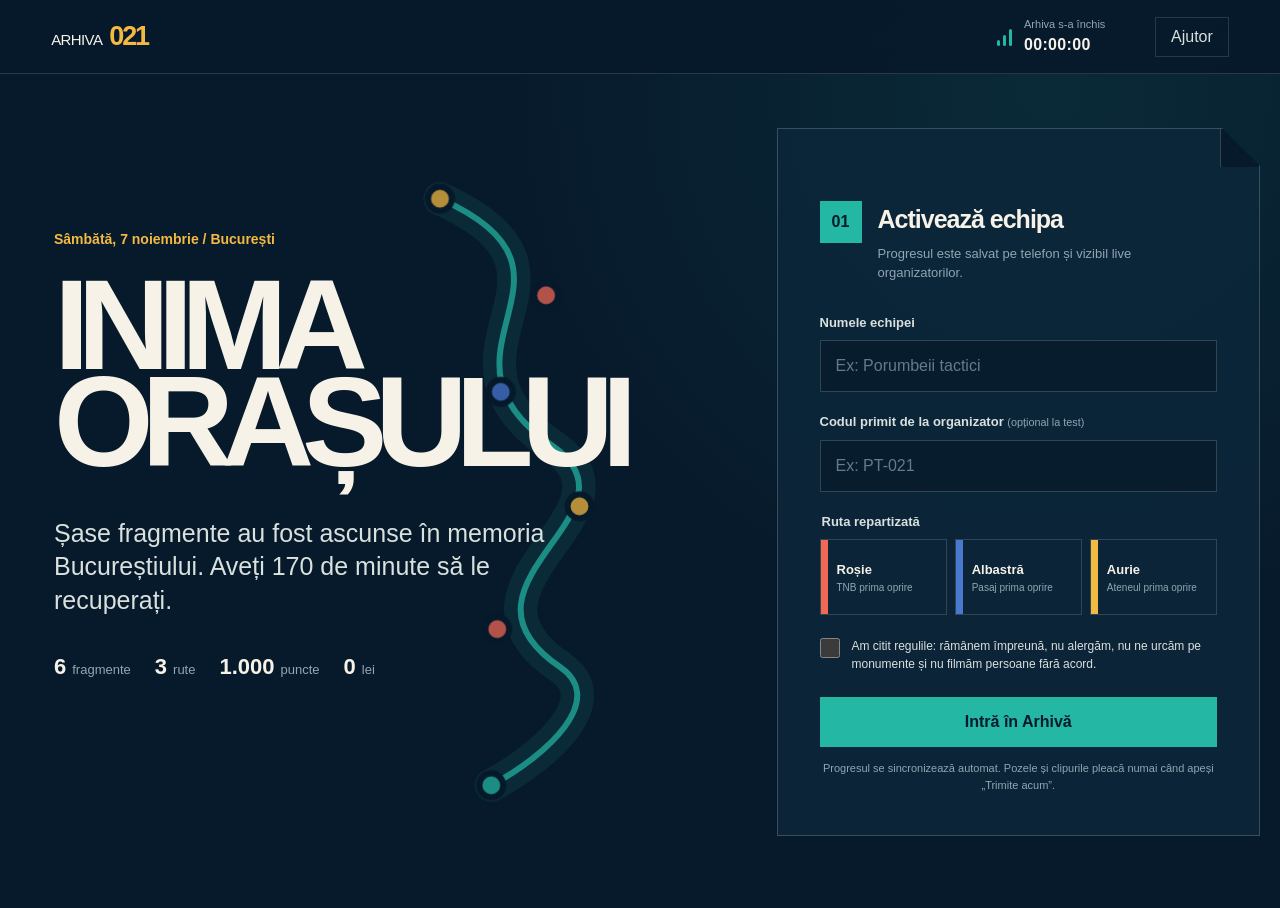
==== commit a1d31318: "Add live team tracking and timed bonus missions" ====
--- a/arhiva021/index.html
+++ b/arhiva021/index.html
@@ -9,9 +9,9 @@
   <title>ARHIVA 021 | OSCeB</title>
   <link rel="manifest" href="manifest.webmanifest">
   <link rel="icon" href="icon.svg" type="image/svg+xml">
-  <link rel="stylesheet" href="game.css?v=20261105-1">
+  <link rel="stylesheet" href="game.css?v=20261106-2">
 </head>
-<body data-build="2026-11-05-2">
+<body data-build="2026-11-06-2">
   <div class="city-grid" aria-hidden="true"></div>
 
   <header class="game-header">
@@ -31,6 +31,8 @@
   <div class="test-ribbon" id="test-ribbon" hidden>
     Mod de test activ. Timerul și ferestrele live sunt deblocate.
   </div>
+
+  <aside class="live-signal" id="live-signal" aria-live="assertive" hidden></aside>
 
   <main>
     <section class="landing" id="landing-screen">
@@ -78,7 +80,7 @@
             <span class="step-index">01</span>
             <div>
               <h2>Activează echipa</h2>
-              <p>Progresul rămâne salvat numai pe acest telefon.</p>
+              <p>Progresul este salvat pe telefon și vizibil live organizatorilor.</p>
             </div>
           </div>
 
@@ -102,7 +104,7 @@
             <label class="route-option route-option--blue">
               <input type="radio" name="route" value="blue" required>
               <span class="route-option__swatch"></span>
-              <span><strong>Albastră</strong><small>Macca prima oprire</small></span>
+              <span><strong>Albastră</strong><small>Pasaj prima oprire</small></span>
             </label>
             <label class="route-option route-option--gold">
               <input type="radio" name="route" value="gold" required>
@@ -117,7 +119,7 @@
           </label>
 
           <button class="button button--signal button--wide" type="submit">Intră în Arhivă</button>
-          <p class="privacy-note">Fotografiile și clipurile nu sunt încărcate automat pe site.</p>
+          <p class="privacy-note">Progresul se sincronizează automat. Pozele și clipurile pleacă numai când apeși „Trimite acum”.</p>
         </form>
       </div>
     </section>
@@ -183,6 +185,6 @@
   </dialog>
 
   <noscript>ARHIVA 021 are nevoie de JavaScript pentru a valida misiunile și a salva progresul.</noscript>
-  <script src="game.js?v=20261105-1" defer></script>
+  <script src="game.js?v=20261106-2" defer></script>
 </body>
 </html>
--- a/arhiva021/game.css
+++ b/arhiva021/game.css
@@ -181,6 +181,38 @@
   font-weight: 750;
 }
 
+.live-signal {
+  position: fixed;
+  z-index: 45;
+  top: 84px;
+  right: 18px;
+  display: grid;
+  grid-template-columns: minmax(0, 1fr) auto auto;
+  gap: 14px;
+  align-items: center;
+  width: min(520px, calc(100% - 36px));
+  padding: 14px 15px;
+  border: 1px solid rgba(244, 98, 83, 0.65);
+  border-left: 6px solid var(--coral);
+  background: rgba(8, 27, 43, 0.97);
+  box-shadow: 0 18px 50px rgba(0, 0, 0, 0.36);
+  animation: live-arrival 360ms ease-out both;
+}
+
+.live-signal[hidden] { display: none; }
+.live-signal div { min-width: 0; }
+.live-signal div span,
+.live-signal div strong { display: block; overflow: hidden; text-overflow: ellipsis; white-space: nowrap; }
+.live-signal div span { color: var(--coral); font-size: 8px; font-weight: 900; letter-spacing: 0.1em; }
+.live-signal div strong { margin-top: 4px; font-size: 13px; }
+.live-signal > b { color: var(--coral); font-family: var(--display); font-size: 25px; letter-spacing: 0.04em; }
+.live-signal button { min-height: 38px; padding: 0 12px; border: 0; background: var(--coral); color: var(--ink); font-size: 9px; font-weight: 900; cursor: pointer; }
+
+@keyframes live-arrival {
+  from { opacity: 0; transform: translateY(-12px); }
+  to { opacity: 1; transform: translateY(0); }
+}
+
 main {
   width: 100%;
 }
@@ -1008,6 +1040,11 @@
   background: rgba(36, 183, 164, 0.07);
 }
 
+.evidence-tools.is-sent {
+  border-left-color: var(--gold);
+  background: rgba(244, 185, 65, 0.08);
+}
+
 .evidence-tools summary {
   cursor: pointer;
   color: var(--paper-soft);
@@ -1021,6 +1058,13 @@
   gap: 8px;
   align-items: center;
   margin-top: 13px;
+}
+
+.upload-note {
+  grid-column: 1 / -1;
+  color: var(--muted);
+  font-size: 10px;
+  line-height: 1.5;
 }
 
 .file-input {
@@ -1228,6 +1272,46 @@
 .flash-section {
   margin-bottom: 36px;
 }
+
+.live-drop-section {
+  margin-bottom: 28px;
+  padding: 16px;
+  border: 1px solid rgba(244, 98, 83, 0.35);
+  background: rgba(244, 98, 83, 0.045);
+}
+
+.live-drop-grid { display: grid; gap: 12px; }
+
+.live-drop-card {
+  position: relative;
+  overflow: hidden;
+  padding: clamp(18px, 4vw, 28px);
+  border: 1px solid rgba(244, 98, 83, 0.5);
+  background:
+    radial-gradient(circle at 100% 0%, rgba(244, 98, 83, 0.16), transparent 42%),
+    var(--ink-soft);
+}
+
+.live-drop-card::before {
+  content: "";
+  position: absolute;
+  top: 0;
+  left: 0;
+  width: 6px;
+  height: 100%;
+  background: var(--coral);
+}
+
+.live-drop-card.is-complete { border-color: rgba(36, 183, 164, 0.55); }
+.live-drop-card.is-complete::before { background: var(--signal); }
+.live-drop-card > header { display: flex; align-items: center; justify-content: space-between; gap: 14px; }
+.live-drop-card > header span { color: var(--coral); font-size: 10px; font-weight: 900; letter-spacing: 0.1em; }
+.live-drop-card > header strong { color: var(--coral); font-family: var(--display); font-size: 32px; letter-spacing: 0.04em; }
+.live-drop-card h3 { margin: 22px 0 8px; font-size: clamp(22px, 4vw, 34px); letter-spacing: -0.04em; }
+.live-drop-card > p { max-width: 740px; margin: 0; color: var(--paper-soft); font-size: 13px; line-height: 1.55; }
+.live-drop-meta { display: flex; flex-wrap: wrap; gap: 8px; margin: 17px 0; }
+.live-drop-meta span { padding: 6px 9px; border: 1px solid rgba(247, 242, 231, 0.14); color: var(--muted); font-size: 9px; font-weight: 800; text-transform: uppercase; }
+.live-complete-mark { margin-top: 16px; padding: 12px; border-left: 4px solid var(--signal); background: rgba(36, 183, 164, 0.1); color: var(--signal); font-size: 11px; font-weight: 900; }
 
 .section-heading {
   display: flex;
@@ -1675,16 +1759,51 @@
 
 @media (max-width: 620px) {
   .wordmark span {
-    display: none;
+    display: inline;
+    font-size: 12px;
   }
 
   .wordmark strong {
-    font-size: 25px;
-  }
+    font-size: 22px;
+  }
+
+  .header-status {
+    min-width: auto;
+    gap: 4px;
+    padding-right: 4px;
+  }
+
+  .header-status__time {
+    font-size: 12px;
+  }
+
+  .header-help {
+    min-height: 34px;
+    padding: 0 8px;
+  }
+
+  .test-ribbon {
+    padding: 7px 12px;
+    font-size: 11.5px;
+    line-height: 1.25;
+  }
+
+  .live-signal {
+    top: auto;
+    right: 12px;
+    bottom: calc(12px + var(--safe-bottom));
+    grid-template-columns: minmax(0, 1fr) auto;
+    width: calc(100% - 24px);
+    padding: 12px;
+  }
+
+  .live-signal > b { font-size: 22px; }
+  .live-signal button { grid-column: 1 / -1; width: 100%; }
 
   .landing-copy {
     min-height: 430px;
     padding-top: 28px;
+    overflow: clip;
   }
 
   .date-line {
@@ -1692,8 +1811,9 @@
   }
 
   .landing h1 {
-    font-size: clamp(56px, 17vw, 72px);
-    letter-spacing: -0.105em;
+    font-size: clamp(50px, 15vw, 62px);
+    line-height: 0.8;
+    letter-spacing: -0.095em;
   }
 
   .landing-lead {
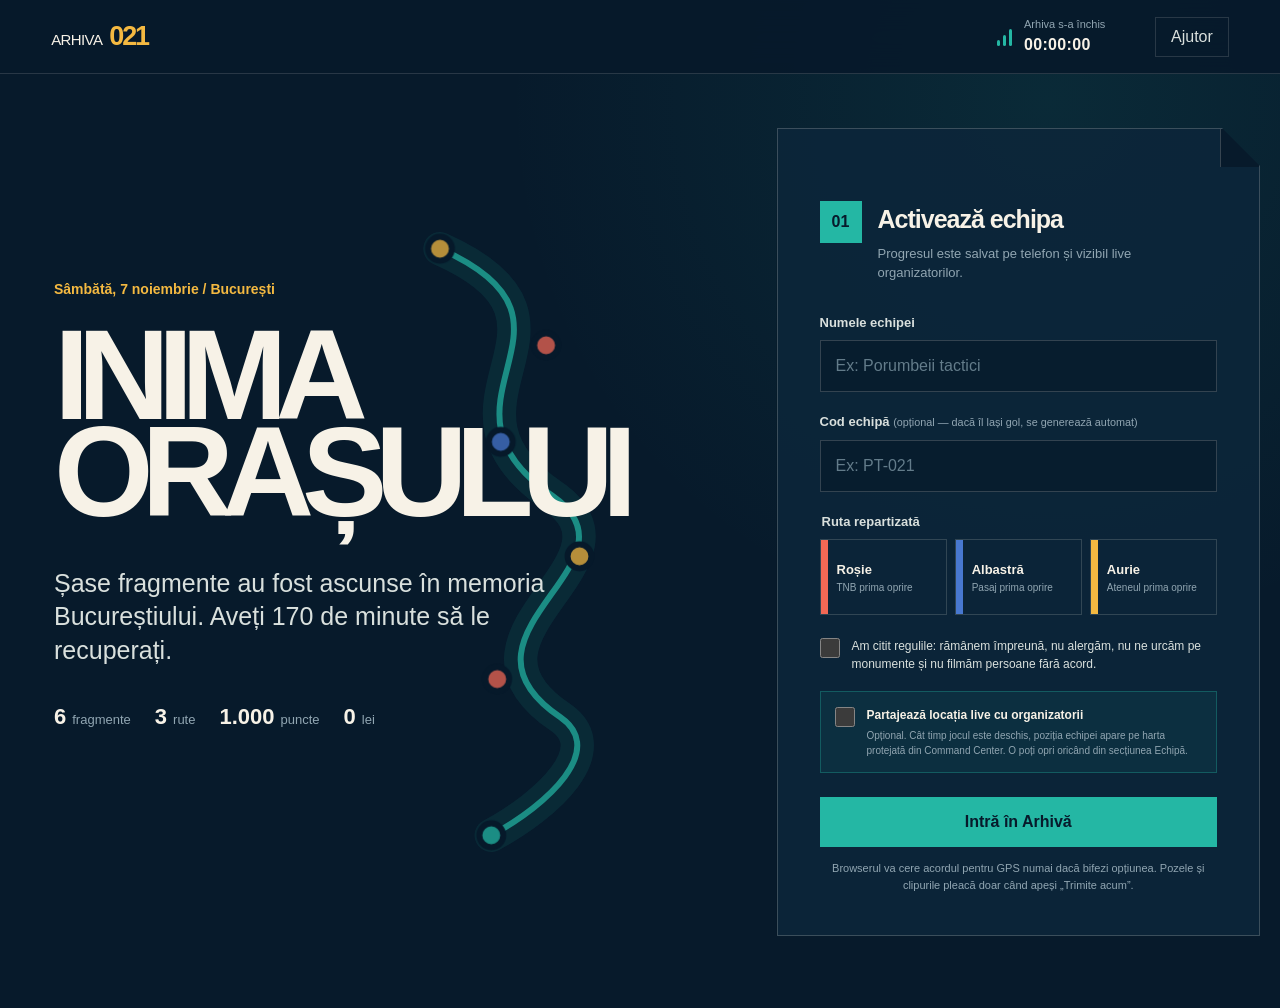
==== commit b1daff08: "Add opt-in GPS tracking and update event details" ====
--- a/arhiva021/index.html
+++ b/arhiva021/index.html
@@ -4,14 +4,14 @@
   <meta charset="utf-8">
   <meta name="viewport" content="width=device-width, initial-scale=1, viewport-fit=cover">
   <meta name="theme-color" content="#071a2b">
-  <meta name="description" content="ARHIVA 021 - jocul urban OSCeB din București">
+  <meta name="description" content="ARHIVA 021 - jocul urban OSCEB din București">
   <meta name="robots" content="noindex,nofollow">
-  <title>ARHIVA 021 | OSCeB</title>
+  <title>ARHIVA 021 | OSCEB</title>
   <link rel="manifest" href="manifest.webmanifest">
   <link rel="icon" href="icon.svg" type="image/svg+xml">
-  <link rel="stylesheet" href="game.css?v=20261106-2">
+  <link rel="stylesheet" href="game.css?v=20261107-2">
 </head>
-<body data-build="2026-11-06-2">
+<body data-build="2026-11-07-2">
   <div class="city-grid" aria-hidden="true"></div>
 
   <header class="game-header">
@@ -90,7 +90,7 @@
           </label>
 
           <label class="field">
-            <span>Codul primit de la organizator <small>(opțional la test)</small></span>
+            <span>Cod echipă <small>(opțional — dacă îl lași gol, se generează automat)</small></span>
             <input id="team-code" name="teamCode" type="text" maxlength="14" autocomplete="off" placeholder="Ex: PT-021">
           </label>
 
@@ -118,8 +118,13 @@
             <span>Am citit regulile: rămânem împreună, nu alergăm, nu ne urcăm pe monumente și nu filmăm persoane fără acord.</span>
           </label>
 
+          <label class="location-consent">
+            <input id="location-consent" name="locationConsent" type="checkbox">
+            <span><strong>Partajează locația live cu organizatorii</strong><small>Opțional. Cât timp jocul este deschis, poziția echipei apare pe harta protejată din Command Center. O poți opri oricând din secțiunea Echipă.</small></span>
+          </label>
+
           <button class="button button--signal button--wide" type="submit">Intră în Arhivă</button>
-          <p class="privacy-note">Progresul se sincronizează automat. Pozele și clipurile pleacă numai când apeși „Trimite acum”.</p>
+          <p class="privacy-note">Browserul va cere acordul pentru GPS numai dacă bifezi opțiunea. Pozele și clipurile pleacă doar când apeși „Trimite acum”.</p>
         </form>
       </div>
     </section>
@@ -180,11 +185,11 @@
   <dialog class="signal-dialog help-dialog" id="help-dialog">
     <button class="dialog-close" type="button" data-close-dialog aria-label="Închide">×</button>
     <h2>Ai nevoie de ajutor?</h2>
-    <p>Opriți jocul și rămâneți împreună. Numărul coordonatorului va fi comunicat la briefing și va apărea aici înainte de eveniment.</p>
+    <p>Opriți jocul și rămâneți împreună. Numărul coordonatorului va fi comunicat la briefing și va apărea aici înainte de eveniment. Partajarea GPS poate fi oprită oricând din secțiunea Echipă.</p>
     <a class="button button--signal" id="organizer-phone" href="#" aria-disabled="true">Număr în curs de confirmare</a>
   </dialog>
 
   <noscript>ARHIVA 021 are nevoie de JavaScript pentru a valida misiunile și a salva progresul.</noscript>
-  <script src="game.js?v=20261106-2" defer></script>
+  <script src="game.js?v=20261107-2" defer></script>
 </body>
 </html>
--- a/arhiva021/game.css
+++ b/arhiva021/game.css
@@ -530,6 +530,30 @@
   accent-color: var(--signal);
 }
 
+.location-consent {
+  display: grid;
+  grid-template-columns: 20px 1fr;
+  gap: 12px;
+  align-items: start;
+  margin: -6px 0 24px;
+  padding: 14px;
+  border: 1px solid rgba(36, 183, 164, 0.32);
+  background: rgba(36, 183, 164, 0.07);
+  cursor: pointer;
+}
+
+.location-consent input {
+  width: 20px;
+  height: 20px;
+  margin: 1px 0 0;
+  accent-color: var(--signal);
+}
+
+.location-consent strong,
+.location-consent small { display: block; }
+.location-consent strong { color: var(--paper); font-size: 12px; }
+.location-consent small { margin-top: 5px; color: var(--muted); font-size: 10px; line-height: 1.45; }
+
 .button-row {
   display: flex;
   flex-wrap: wrap;
@@ -1274,6 +1298,7 @@
 }
 
 .live-drop-section {
+  scroll-margin-top: calc(var(--header-height) + 18px);
   margin-bottom: 28px;
   padding: 16px;
   border: 1px solid rgba(244, 98, 83, 0.35);
@@ -1506,6 +1531,14 @@
 .team-card small {
   color: var(--paper-soft);
 }
+
+.team-card--location {
+  grid-column: 1 / -1;
+  min-height: 0;
+  border-top-color: var(--signal);
+}
+
+.team-card--location .small-button { margin-top: 15px; }
 
 .team-actions {
   display: flex;
